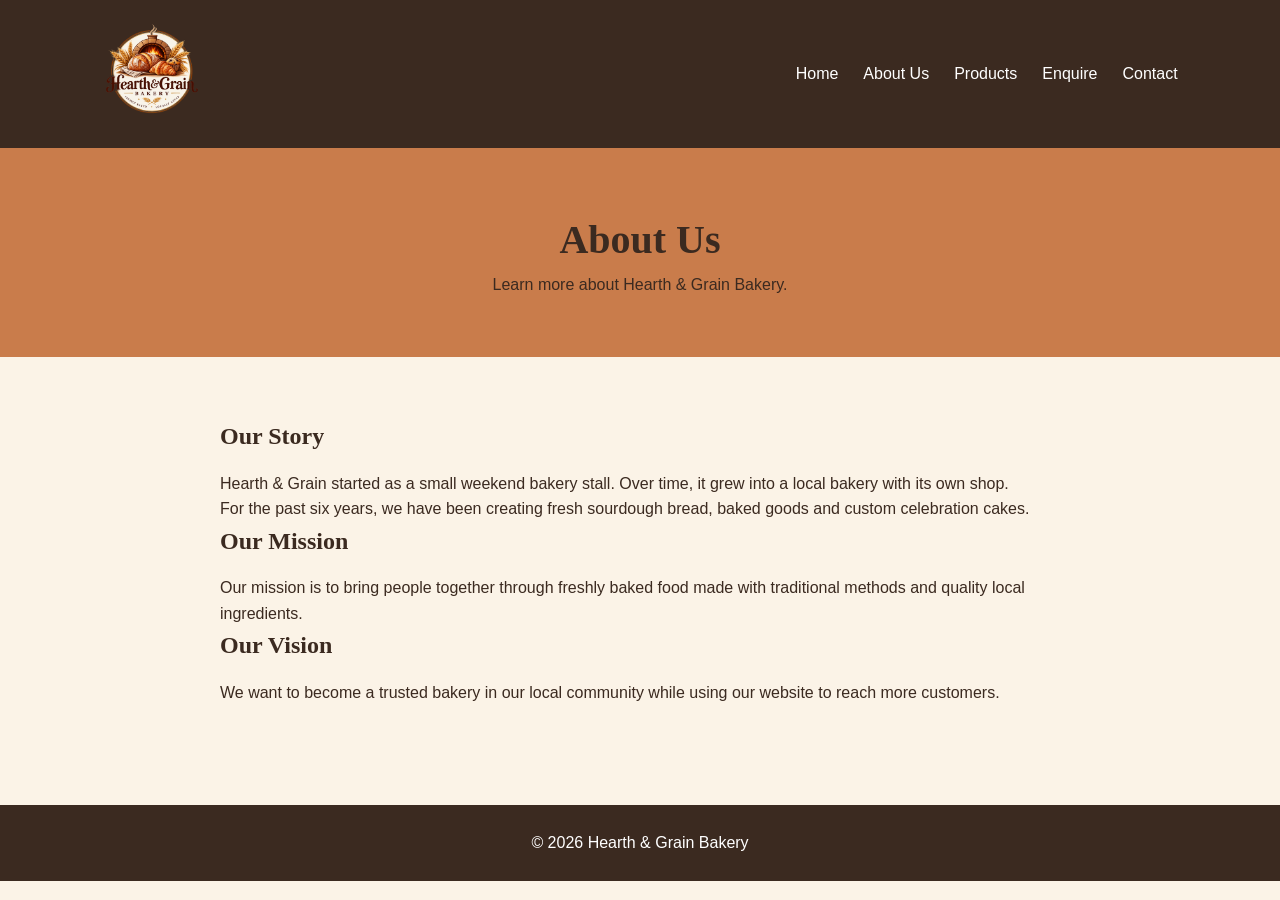
==== about.html @ 8bd0cc9a "Initial website" ====
<!DOCTYPE html>
<html lang="en">
<head>
    <meta charset="UTF-8">
    <meta name="viewport" content="width=device-width, initial-scale=1.0">

    <title>About Us | Hearth & Grain</title>

    <link rel="stylesheet" href="css/style.css">
</head>

<body>

<header>
    <nav class="navbar">

         <div class="logo">
            <img src="ChatGPT Image Aug 14, 2026, 09_35_24 AM.png"
                 alt="Hearth & Grain Bakery">
        </div>

        <ul class="nav-links">
            <li><a href="index.html">Home</a></li>
            <li><a href="about.html">About Us</a></li>
            <li><a href="products.html">Products</a></li>
            <li><a href="enquiry.html">Enquire</a></li>
            <li><a href="contact.html">Contact</a></li>
        </ul>

    </nav>
</header>


<section class="page-header">

    <h1>About Us</h1>

    <p>
        Learn more about Hearth & Grain Bakery.
    </p>

</section>


<section class="content">

    <h2>Our Story</h2>

    <p>
        Hearth & Grain started as a small weekend bakery stall.
        Over time, it grew into a local bakery with its own shop.
    </p>

    <p>
        For the past six years, we have been creating fresh
        sourdough bread, baked goods and custom celebration cakes.
    </p>


    <h2>Our Mission</h2>

    <p>
        Our mission is to bring people together through freshly
        baked food made with traditional methods and quality
        local ingredients.
    </p>


    <h2>Our Vision</h2>

    <p>
        We want to become a trusted bakery in our local community
        while using our website to reach more customers.
    </p>

</section>


<footer>

    <p>&copy; 2026 Hearth & Grain Bakery</p>

</footer>

<script src="js/script.js"></script>

</body>
</html>
---- css/style.css ----
* {
    margin: 0;
    padding: 0;
    box-sizing: border-box;
}

body {
    font-family: Arial, sans-serif;
    background-color: #FBF3E7;
    color: #3B2A20;
    line-height: 1.6;
}

.navbar {
    background-color: #3B2A20;
    color: white;
    padding: 20px 8%;
    display: flex;
    justify-content: space-between;
    align-items: center;
}

.logo img {
    width: 100px;
    height: auto;
}

.nav-links {
    list-style: none;
    display: flex;
    gap: 25px;
}

.nav-links a {
    color: white;
    text-decoration: none;
}

.nav-links a:hover {
    color: #C97C4B;
}

.hero {
    min-height: 70vh;
    display: flex;
    justify-content: center;
    align-items: center;
    text-align: center;
    padding: 40px;
    background-color: #C97C4B;
}

.hero-content {
    max-width: 700px;
}

.hero h1 {
    font-family: Georgia, serif;
    font-size: 50px;
    margin-bottom: 20px;
}

.hero p {
    font-size: 20px;
    margin-bottom: 30px;
}

.button {
    display: inline-block;
    background-color: #3B2A20;
    color: white;
    padding: 12px 25px;
    text-decoration: none;
    border-radius: 5px;
    border: none;
    cursor: pointer;
}

.button:hover {
    background-color: #C97C4B;
}

.secondary {
    background-color: #FBF3E7;
    color: #3B2A20;
}

.hero-buttons {
    display: flex;
    justify-content: center;
    gap: 15px;
}

.welcome,
.content,
.contact,
.form-section {
    max-width: 900px;
    margin: auto;
    padding: 60px 30px;
}

.welcome {
    text-align: center;
}

.welcome h2,
.content h2 {
    font-family: Georgia, serif;
    margin-bottom: 15px;
}

.features {
    display: flex;
    gap: 20px;
    padding: 50px 8%;
}

.feature {
    flex: 1;
    padding: 30px;
    text-align: center;
    background-color: white;
    border-radius: 10px;
}

.page-header {
    text-align: center;
    padding: 60px 20px;
    background-color: #C97C4B;
}

.page-header h1 {
    font-family: Georgia, serif;
    font-size: 40px;
}

.products {
    display: flex;
    gap: 25px;
    padding: 60px 8%;
}

.product-card {
    background-color: white;
    padding: 25px;
    flex: 1;
    border-radius: 10px;
    text-align: center;
}

.product-image {
    height: 180px;
    background-color: #E3C4A8;
    display: flex;
    align-items: center;
    justify-content: center;
    margin-bottom: 20px;
    font-size: 25px;
    font-weight: bold;
}

.product-card h3 {
    margin-bottom: 10px;
}

.form-section form {
    display: flex;
    flex-direction: column;
}

form label {
    margin-top: 15px;
    margin-bottom: 5px;
    font-weight: bold;
}

form input,
form select,
form textarea {
    padding: 12px;
    border: 1px solid #C97C4B;
    border-radius: 5px;
    font-size: 16px;
}

form button {
    margin-top: 20px;
}

.map {
    height: 250px;
    background-color: #D8C0AA;
    display: flex;
    justify-content: center;
    align-items: center;
    margin-top: 20px;
}

footer {
    background-color: #3B2A20;
    color: white;
    text-align: center;
    padding: 25px;
    margin-top: 40px;
}

@media (max-width: 768px) {

    .navbar {
        flex-direction: column;
        gap: 20px;
    }

    .nav-links {
        flex-wrap: wrap;
        justify-content: center;
    }

    .hero h1 {
        font-size: 35px;
    }

    .features,
    .products {
        flex-direction: column;
    }

    .hero-buttons {
        flex-direction: column;
    }

}
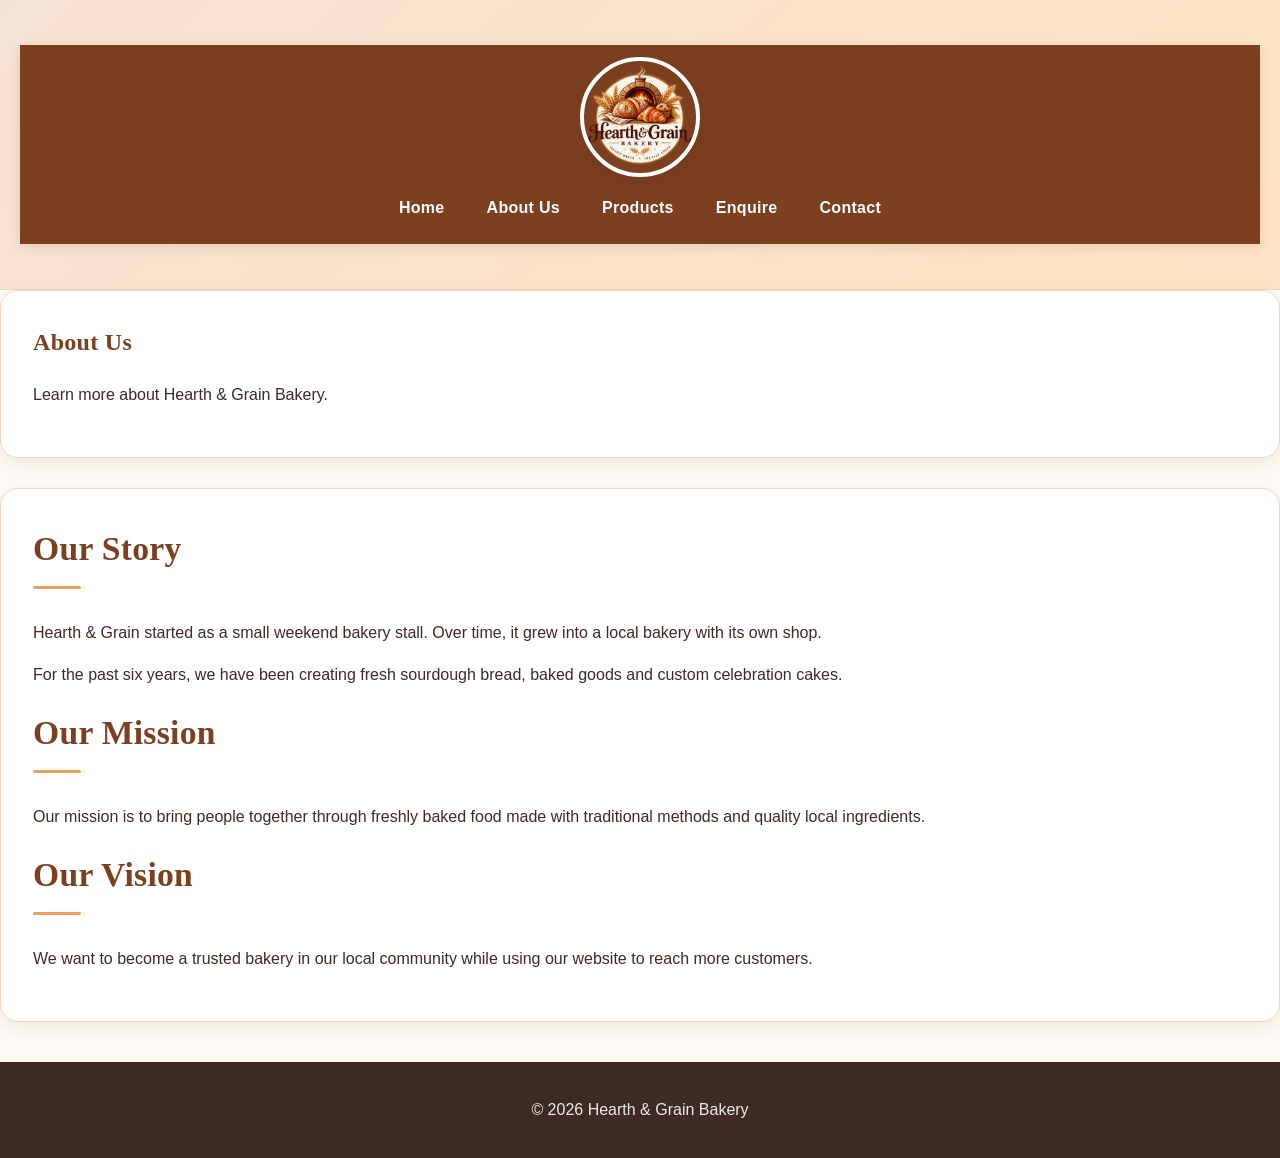
==== commit 8cd5a964: "fix bug" ====
--- a/about.html
+++ b/about.html
@@ -22,7 +22,7 @@
         <ul class="nav-links">
             <li><a href="index.html">Home</a></li>
             <li><a href="about.html">About Us</a></li>
-            <li><a href="products.html">Products</a></li>
+            <li><a href="product.html">Products</a></li>
             <li><a href="enquiry.html">Enquire</a></li>
             <li><a href="contact.html">Contact</a></li>
         </ul>
--- a/css/style.css
+++ b/css/style.css
@@ -1,233 +1,426 @@
+/*
+=========================================
+SWEET TREAT BAKERY
+MODERN & CLEAN CSS — v2
+=========================================
+*/
+
+/* --------------------------------------
+0. THEME VARIABLES
+-------------------------------------- */
+
+:root {
+    --color-bg: #fffaf5;
+    --color-surface: #ffffff;
+    --color-text: #3f2a24;
+    --color-text-soft: #7a5c4f;
+    --color-primary: #a8562f;      /* warm terracotta */
+    --color-primary-dark: #7c3f1f;
+    --color-accent: #e8a15d;       /* honey gold */
+    --color-blush: #f7e3d4;        /* soft cream-pink */
+    --color-border: #efd9bf;
+    --shadow-soft: 0 6px 20px rgba(63, 42, 36, 0.08);
+    --shadow-lift: 0 10px 26px rgba(63, 42, 36, 0.14);
+    --radius-lg: 18px;
+    --radius-md: 12px;
+    --font-display: Georgia, "Times New Roman", serif;
+    --font-body: "Segoe UI", Arial, sans-serif;
+}
+
+/* --------------------------------------
+1. GENERAL PAGE STYLE
+-------------------------------------- */
+
 * {
+    box-sizing: border-box;
+}
+
+body {
     margin: 0;
-    padding: 0;
-    box-sizing: border-box;
-}
-
-body {
-    font-family: Arial, sans-serif;
-    background-color: #FBF3E7;
-    color: #3B2A20;
-    line-height: 1.6;
-}
-
-.navbar {
-    background-color: #3B2A20;
-    color: white;
-    padding: 20px 8%;
-    display: flex;
-    justify-content: space-between;
-    align-items: center;
-}
-
-.logo img {
-    width: 100px;
-    height: auto;
-}
-
-.nav-links {
-    list-style: none;
-    display: flex;
-    gap: 25px;
-}
-
-.nav-links a {
-    color: white;
-    text-decoration: none;
-}
-
-.nav-links a:hover {
-    color: #C97C4B;
-}
-
-.hero {
-    min-height: 70vh;
+    font-family: var(--font-body);
+    color: var(--color-text);
+    background-color: var(--color-bg);
+    line-height: 1.65;
+    -webkit-font-smoothing: antialiased;
+}
+
+/* --------------------------------------
+2. HEADINGS
+-------------------------------------- */
+
+h1,
+h2,
+h3 {
+    font-family: var(--font-display);
+    color: var(--color-primary-dark);
+    margin-top: 0;
+    letter-spacing: 0.3px;
+}
+
+h2 {
+    font-size: 2.1rem;
+    margin-bottom: 15px;
+    position: relative;
+    display: inline-block;
+}
+
+h2::after {
+    content: "";
+    display: block;
+    width: 48px;
+    height: 3px;
+    margin-top: 10px;
+    background: var(--color-accent);
+    border-radius: 2px;
+}
+
+h3 {
+    font-size: 1.3rem;
+}
+
+/* --------------------------------------
+3. HEADER
+-------------------------------------- */
+
+header {
+    background: linear-gradient(135deg, var(--color-blush), #ffe3c2);
+    text-align: center;
+    padding: 45px 20px;
+    border-bottom: 1px solid var(--color-border);
+}
+
+header img {
+    width: 120px;
+    height: 120px;
+    object-fit: cover;
+    border-radius: 50%;
+    border: 4px solid white;
+    box-shadow: var(--shadow-lift);
+}
+
+header h1 {
+    margin: 18px 0 6px;
+    font-size: 2.9rem;
+}
+
+header p {
+    margin: 0;
+    color: var(--color-text-soft);
+    font-size: 1.1rem;
+    font-style: italic;
+}
+
+/* --------------------------------------
+4. NAVIGATION
+-------------------------------------- */
+
+nav {
+    background-color: var(--color-primary-dark);
+    padding: 12px 20px;
+    text-align: center;
+    box-shadow: 0 3px 12px rgba(0, 0, 0, 0.1);
+}
+
+nav ul {
     display: flex;
     justify-content: center;
     align-items: center;
-    text-align: center;
-    padding: 40px;
-    background-color: #C97C4B;
-}
-
-.hero-content {
-    max-width: 700px;
-}
-
-.hero h1 {
-    font-family: Georgia, serif;
-    font-size: 50px;
-    margin-bottom: 20px;
-}
-
-.hero p {
-    font-size: 20px;
+    gap: 6px;
+    list-style: none;
+    padding: 0;
+    margin: 0;
+}
+
+nav a {
+    display: block;
+    color: white;
+    text-decoration: none;
+    font-weight: 600;
+    letter-spacing: 0.3px;
+    padding: 10px 18px;
+    border-radius: 8px;
+    transition: background-color 0.25s ease, transform 0.2s ease;
+}
+
+nav a:hover {
+    background-color: var(--color-primary);
+    transform: translateY(-2px);
+}
+
+nav a:focus-visible {
+    outline: 3px solid var(--color-accent);
+    outline-offset: 3px;
+}
+
+/* --------------------------------------
+5. MAIN CONTENT
+-------------------------------------- */
+
+main {
+    max-width: 1100px;
+    margin: 40px auto;
+    padding: 0 20px;
+}
+
+/* --------------------------------------
+6. SECTIONS
+-------------------------------------- */
+
+section {
     margin-bottom: 30px;
-}
-
-.button {
-    display: inline-block;
-    background-color: #3B2A20;
+    padding: 32px;
+    background-color: var(--color-surface);
+    border: 1px solid var(--color-border);
+    border-radius: var(--radius-lg);
+    box-shadow: var(--shadow-soft);
+    transition: box-shadow 0.3s ease;
+}
+
+section:hover {
+    box-shadow: var(--shadow-lift);
+}
+
+/* --------------------------------------
+7. SERVICES / CARDS
+-------------------------------------- */
+
+.services {
+    display: grid;
+    grid-template-columns: repeat(3, 1fr);
+    gap: 22px;
+}
+
+.services article,
+.card {
+    background-color: var(--color-bg);
+    padding: 26px;
+    border: 1px solid var(--color-border);
+    border-radius: var(--radius-md);
+    transition: transform 0.25s ease, box-shadow 0.25s ease, border-color 0.25s ease;
+}
+
+.services article:hover,
+.card:hover {
+    transform: translateY(-6px);
+    box-shadow: var(--shadow-lift);
+    border-color: var(--color-accent);
+}
+
+/* --------------------------------------
+8. IMAGES
+-------------------------------------- */
+
+img {
+    max-width: 100%;
+    height: auto;
+}
+
+section img {
+    border-radius: var(--radius-md);
+}
+
+/* --------------------------------------
+9. LINKS
+-------------------------------------- */
+
+a {
+    color: var(--color-primary);
+    transition: color 0.25s ease;
+}
+
+a:hover {
+    color: var(--color-accent);
+}
+
+/* --------------------------------------
+10. FORMS
+-------------------------------------- */
+
+form {
+    background-color: var(--color-surface);
+    padding: 32px;
+    border: 1px solid var(--color-border);
+    border-radius: var(--radius-lg);
+    box-shadow: var(--shadow-soft);
+}
+
+label {
+    display: block;
+    font-weight: 600;
+    margin-top: 15px;
+    margin-bottom: 6px;
+    color: var(--color-text-soft);
+}
+
+input,
+textarea,
+select {
+    width: 100%;
+    padding: 12px 14px;
+    margin-top: 5px;
+    border: 1px solid var(--color-border);
+    border-radius: 8px;
+    background-color: var(--color-bg);
+    color: var(--color-text);
+    font-size: 1rem;
+    font-family: var(--font-body);
+    transition: border-color 0.25s ease, box-shadow 0.25s ease;
+}
+
+input:focus,
+textarea:focus,
+select:focus {
+    outline: none;
+    border-color: var(--color-primary);
+    box-shadow: 0 0 0 3px rgba(168, 86, 47, 0.15);
+}
+
+textarea {
+    resize: vertical;
+    min-height: 120px;
+}
+
+/* --------------------------------------
+11. BUTTON
+-------------------------------------- */
+
+button,
+.btn {
+    background-color: var(--color-primary);
     color: white;
-    padding: 12px 25px;
-    text-decoration: none;
-    border-radius: 5px;
+    padding: 13px 30px;
     border: none;
+    border-radius: 999px;
+    font-size: 1rem;
+    font-weight: 600;
+    letter-spacing: 0.3px;
     cursor: pointer;
-}
-
-.button:hover {
-    background-color: #C97C4B;
-}
-
-.secondary {
-    background-color: #FBF3E7;
-    color: #3B2A20;
-}
-
-.hero-buttons {
-    display: flex;
-    justify-content: center;
-    gap: 15px;
-}
-
-.welcome,
-.content,
-.contact,
-.form-section {
-    max-width: 900px;
-    margin: auto;
-    padding: 60px 30px;
-}
-
-.welcome {
-    text-align: center;
-}
-
-.welcome h2,
-.content h2 {
-    font-family: Georgia, serif;
-    margin-bottom: 15px;
-}
-
-.features {
-    display: flex;
-    gap: 20px;
-    padding: 50px 8%;
-}
-
-.feature {
-    flex: 1;
-    padding: 30px;
-    text-align: center;
-    background-color: white;
-    border-radius: 10px;
-}
-
-.page-header {
-    text-align: center;
-    padding: 60px 20px;
-    background-color: #C97C4B;
-}
-
-.page-header h1 {
-    font-family: Georgia, serif;
-    font-size: 40px;
-}
-
-.products {
-    display: flex;
-    gap: 25px;
-    padding: 60px 8%;
-}
-
-.product-card {
-    background-color: white;
-    padding: 25px;
-    flex: 1;
-    border-radius: 10px;
-    text-align: center;
-}
-
-.product-image {
-    height: 180px;
-    background-color: #E3C4A8;
-    display: flex;
-    align-items: center;
-    justify-content: center;
-    margin-bottom: 20px;
-    font-size: 25px;
-    font-weight: bold;
-}
-
-.product-card h3 {
-    margin-bottom: 10px;
-}
-
-.form-section form {
-    display: flex;
-    flex-direction: column;
-}
-
-form label {
     margin-top: 15px;
-    margin-bottom: 5px;
-    font-weight: bold;
-}
-
-form input,
-form select,
-form textarea {
-    padding: 12px;
-    border: 1px solid #C97C4B;
-    border-radius: 5px;
-    font-size: 16px;
-}
-
-form button {
-    margin-top: 20px;
-}
-
-.map {
-    height: 250px;
-    background-color: #D8C0AA;
-    display: flex;
-    justify-content: center;
-    align-items: center;
-    margin-top: 20px;
-}
+    transition: background-color 0.25s ease, transform 0.2s ease, box-shadow 0.25s ease;
+}
+
+button:hover,
+.btn:hover {
+    background-color: var(--color-primary-dark);
+    transform: translateY(-2px);
+    box-shadow: 0 8px 18px rgba(63, 42, 36, 0.2);
+}
+
+button:active,
+.btn:active {
+    transform: scale(0.97);
+}
+
+/* --------------------------------------
+12. FOOTER
+-------------------------------------- */
 
 footer {
-    background-color: #3B2A20;
+    background-color: var(--color-text);
     color: white;
     text-align: center;
-    padding: 25px;
+    padding: 30px 20px;
     margin-top: 40px;
 }
 
+footer p {
+    margin: 5px 0;
+    opacity: 0.9;
+}
+
+footer a {
+    color: var(--color-accent);
+}
+
+/* --------------------------------------
+13. TABLETS
+-------------------------------------- */
+
 @media (max-width: 768px) {
 
-    .navbar {
+    nav ul {
         flex-direction: column;
-        gap: 20px;
-    }
-
-    .nav-links {
-        flex-wrap: wrap;
-        justify-content: center;
-    }
-
-    .hero h1 {
-        font-size: 35px;
-    }
-
-    .features,
-    .products {
-        flex-direction: column;
-    }
-
-    .hero-buttons {
-        flex-direction: column;
-    }
-
+        gap: 5px;
+    }
+
+    nav a {
+        width: 100%;
+    }
+
+    .services {
+        grid-template-columns: repeat(2, 1fr);
+    }
+
+    header h1 {
+        font-size: 2.3rem;
+    }
+
+    main {
+        margin: 25px auto;
+        padding: 0 15px;
+    }
+
+    section {
+        padding: 26px;
+    }
+}
+
+/* --------------------------------------
+14. MOBILE PHONES
+-------------------------------------- */
+
+@media (max-width: 480px) {
+
+    header {
+        padding: 30px 15px;
+    }
+
+    header img {
+        width: 90px;
+        height: 90px;
+    }
+
+    header h1 {
+        font-size: 1.9rem;
+    }
+
+    header p {
+        font-size: 0.95rem;
+    }
+
+    nav {
+        padding: 10px;
+    }
+
+    main {
+        margin: 20px auto;
+        padding: 0 10px;
+    }
+
+    section {
+        padding: 20px;
+        border-radius: 14px;
+    }
+
+    .services {
+        grid-template-columns: 1fr;
+    }
+
+    h2 {
+        font-size: 1.7rem;
+    }
+
+    form {
+        padding: 20px;
+    }
+
+    button,
+    .btn {
+        width: 100%;
+    }
+
+    footer {
+        font-size: 0.9rem;
+        padding: 22px 15px;
+    }
 }
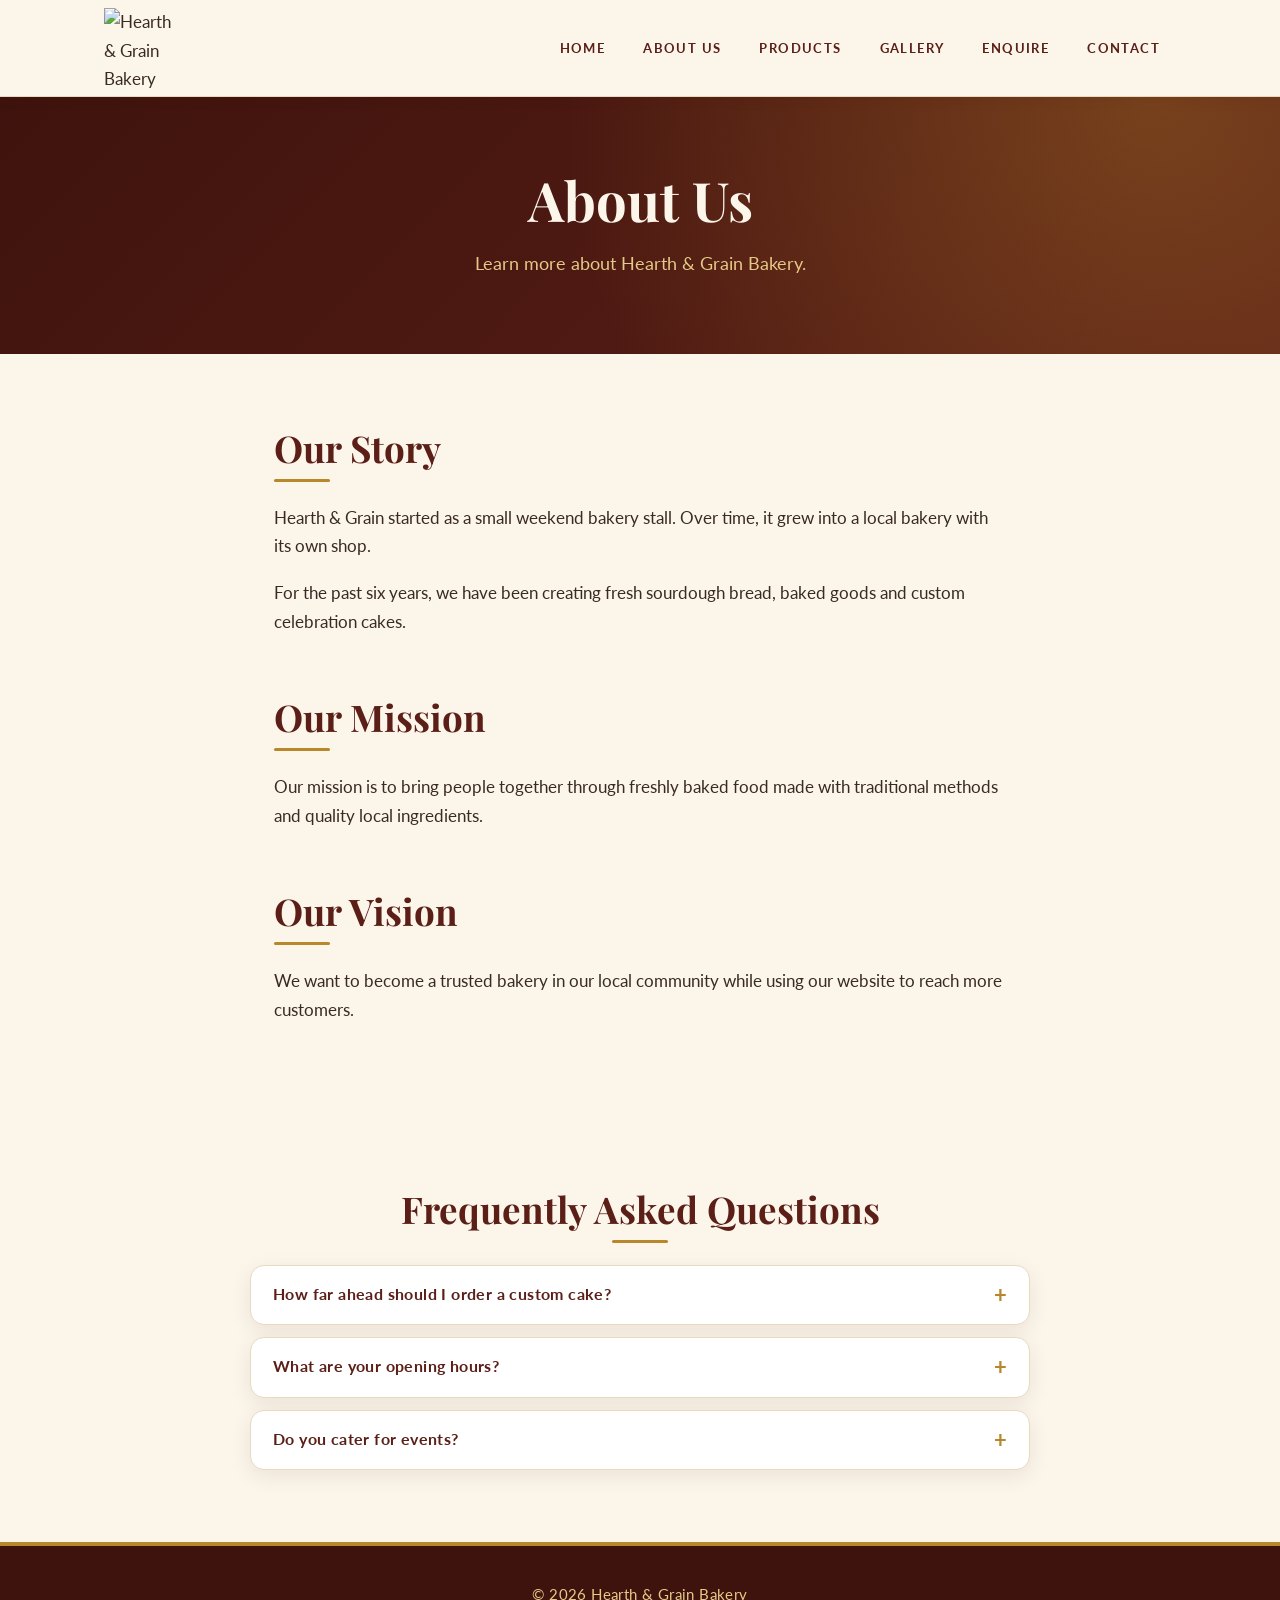
==== commit 69fb01af: "Add SEO tags, footer, mobile menu and new gallery page" ====
--- a/about.html
+++ b/about.html
@@ -4,7 +4,12 @@
     <meta charset="UTF-8">
     <meta name="viewport" content="width=device-width, initial-scale=1.0">
 
-    <title>About Us | Hearth & Grain</title>
+    <title>About Us | Hearth &amp; Grain Bakery - Family-Run Local Bakery</title>
+    <meta name="description" content="Learn how Hearth &amp; Grain grew from a weekend bakery stall into a local shop baking traditional sourdough and custom cakes with quality local ingredients.">
+    <meta name="theme-color" content="#443d3a">
+    <meta property="og:type" content="website">
+    <meta property="og:title" content="About Us | Hearth &amp; Grain Bakery - Family-Run Local Bakery">
+    <meta property="og:description" content="Learn how Hearth &amp; Grain grew from a weekend bakery stall into a local shop baking traditional sourdough and custom cakes with quality local ingredients.">
 
     <link rel="stylesheet" href="css/style.css">
 </head>
@@ -15,14 +20,19 @@
     <nav class="navbar">
 
          <div class="logo">
-            <img src="ChatGPT Image Aug 14, 2026, 09_35_24 AM.png"
-                 alt="Hearth & Grain Bakery">
+            <picture>
+                <source type="image/webp" srcset="images/logo-160.webp 160w, images/logo-320.webp 320w" sizes="80px">
+                <img src="images/logo-160.png" srcset="images/logo-160.png 160w, images/logo-320.png 320w" sizes="80px" width="160" height="160" alt="Hearth & Grain Bakery">
+            </picture>
         </div>
 
-        <ul class="nav-links">
+        <button type="button" class="nav-toggle" aria-label="Open menu" aria-expanded="false" aria-controls="navLinks">&#9776;</button>
+
+        <ul class="nav-links" id="navLinks">
             <li><a href="index.html">Home</a></li>
             <li><a href="about.html">About Us</a></li>
             <li><a href="product.html">Products</a></li>
+            <li><a href="gallery.html">Gallery</a></li>
             <li><a href="enquiry.html">Enquire</a></li>
             <li><a href="contact.html">Contact</a></li>
         </ul>
@@ -76,6 +86,24 @@
 </section>
 
 
+<section class="faq">
+
+    <h2>Frequently Asked Questions</h2>
+
+    <div class="accordion">
+        <button type="button" class="accordion-btn" aria-expanded="false">How far ahead should I order a custom cake?</button>
+        <div class="accordion-panel"><p>We ask for at least 5 days' notice for custom cakes, and a little longer for large or wedding cakes.</p></div>
+
+        <button type="button" class="accordion-btn" aria-expanded="false">What are your opening hours?</button>
+        <div class="accordion-panel"><p>We are open Monday to Saturday, 08:00 - 17:00, and closed on Sundays.</p></div>
+
+        <button type="button" class="accordion-btn" aria-expanded="false">Do you cater for events?</button>
+        <div class="accordion-panel"><p>Yes. Catering starts at 10 people and needs 7 days' notice. Use the enquiry form for an instant estimate.</p></div>
+    </div>
+
+</section>
+
+
 <footer>
 
     <p>&copy; 2026 Hearth & Grain Bakery</p>
--- a/css/style.css
+++ b/css/style.css
@@ -1,426 +1,1006 @@
 /*
-=========================================
-SWEET TREAT BAKERY
-MODERN & CLEAN CSS — v2
-=========================================
+=========================================================
+HEARTH & GRAIN BAKERY - style.css
+Built for: index, about, product, gallery, enquiry, contact
+Palette taken from the logo: deep brown, wheat gold, cream
+=========================================================
+
+CONTENTS
+ 0. Fonts & theme variables      9. Cards: features / products
+ 1. Reset & base                10. Page headers & content pages
+ 2. Typography                  11. Forms, errors & results
+ 3. Layout helpers              12. Accordion (FAQ)
+ 4. Buttons                     13. Gallery & lightbox
+ 5. Header & navigation         14. Map
+ 6. Hero                        15. Footer
+ 7. Section backgrounds         16. Animations & accessibility
+ 8. Welcome / custom cake CTA   17. Responsive (tablet / phone)
 */
 
 /* --------------------------------------
-0. THEME VARIABLES
--------------------------------------- */
+0. FONTS & THEME VARIABLES
+-------------------------------------- */
+@import url("https://fonts.googleapis.com/css2?family=Lato:wght@400;700&family=Playfair+Display:wght@500;700&display=swap");
 
 :root {
-    --color-bg: #fffaf5;
-    --color-surface: #ffffff;
-    --color-text: #3f2a24;
-    --color-text-soft: #7a5c4f;
-    --color-primary: #a8562f;      /* warm terracotta */
-    --color-primary-dark: #7c3f1f;
-    --color-accent: #e8a15d;       /* honey gold */
-    --color-blush: #f7e3d4;        /* soft cream-pink */
-    --color-border: #efd9bf;
-    --shadow-soft: 0 6px 20px rgba(63, 42, 36, 0.08);
-    --shadow-lift: 0 10px 26px rgba(63, 42, 36, 0.14);
-    --radius-lg: 18px;
-    --radius-md: 12px;
-    --font-display: Georgia, "Times New Roman", serif;
-    --font-body: "Segoe UI", Arial, sans-serif;
-}
-
-/* --------------------------------------
-1. GENERAL PAGE STYLE
--------------------------------------- */
-
-* {
+    --maroon: #5b1f17;          /* logo lettering */
+    --maroon-dark: #3f130d;
+    --gold: #b8862b;            /* wheat */
+    --gold-light: #e6c987;
+    --terracotta: #c97c4b;      /* matches the product page */
+    --cream: #fbf5ea;
+    --cream-deep: #f2e6d0;
+    --white: #ffffff;
+    --text: #3a2a24;
+    --text-soft: #7a6558;
+    --border: #e8d9c0;
+    --error: #b3261e;
+    --success: #2e7d32;
+
+    --shadow-soft: 0 6px 22px rgba(63, 19, 13, 0.08);
+    --shadow-lift: 0 14px 34px rgba(63, 19, 13, 0.16);
+    --radius-sm: 8px;
+    --radius-md: 14px;
+    --radius-lg: 20px;
+
+    --font-display: "Playfair Display", Georgia, "Times New Roman", serif;
+    --font-body: "Lato", "Segoe UI", Arial, sans-serif;
+
+    /* side padding that keeps content inside a 1100px column */
+    --gutter: max(5%, calc((100% - 1100px) / 2));
+}
+
+/* --------------------------------------
+1. RESET & BASE
+-------------------------------------- */
+*,
+*::before,
+*::after {
     box-sizing: border-box;
+}
+
+html {
+    scroll-behavior: smooth;
 }
 
 body {
     margin: 0;
     font-family: var(--font-body);
-    color: var(--color-text);
-    background-color: var(--color-bg);
-    line-height: 1.65;
+    font-size: 1.05rem;
+    line-height: 1.7;
+    color: var(--text);
+    background-color: var(--cream);
     -webkit-font-smoothing: antialiased;
 }
 
-/* --------------------------------------
-2. HEADINGS
--------------------------------------- */
-
+img,
+video {
+    max-width: 100%;
+    height: auto;
+}
+
+ul {
+    list-style: none;
+    margin: 0;
+    padding: 0;
+}
+
+::selection {
+    background: var(--gold-light);
+    color: var(--maroon-dark);
+}
+
+/* --------------------------------------
+2. TYPOGRAPHY
+-------------------------------------- */
 h1,
 h2,
 h3 {
     font-family: var(--font-display);
-    color: var(--color-primary-dark);
-    margin-top: 0;
-    letter-spacing: 0.3px;
-}
-
-h2 {
-    font-size: 2.1rem;
-    margin-bottom: 15px;
-    position: relative;
-    display: inline-block;
-}
-
+    color: var(--maroon);
+    line-height: 1.2;
+    margin: 0 0 0.6em;
+}
+
+h1 { font-size: clamp(2.2rem, 5vw, 3.4rem); }
+h2 { font-size: clamp(1.7rem, 3.4vw, 2.3rem); }
+h3 { font-size: 1.3rem; }
+
+/* small gold rule under every h2 */
 h2::after {
     content: "";
     display: block;
-    width: 48px;
+    width: 56px;
     height: 3px;
-    margin-top: 10px;
-    background: var(--color-accent);
+    margin-top: 0.55rem;
+    background: var(--gold);
     border-radius: 2px;
 }
 
-h3 {
-    font-size: 1.3rem;
-}
-
-/* --------------------------------------
-3. HEADER
--------------------------------------- */
-
+p {
+    margin: 0 0 1.1em;
+}
+
+a {
+    color: var(--maroon);
+    transition: color 0.25s ease;
+}
+
+a:hover {
+    color: var(--terracotta);
+}
+
+/* --------------------------------------
+3. LAYOUT HELPERS
+-------------------------------------- */
+section {
+    padding: 72px var(--gutter);
+}
+
+/* centred section titles */
+.welcome,
+.features,
+.faq,
+.gallery-section,
+.form-section,
+.products-section,
+.custom-cakes {
+    text-align: center;
+}
+
+.welcome h2::after,
+.faq h2::after,
+.gallery-section h2::after,
+.form-section h2::after,
+.products-section h2::after,
+.custom-cakes h2::after {
+    margin-left: auto;
+    margin-right: auto;
+}
+
+/* reading-width pages */
+.content,
+.contact {
+    max-width: 860px;
+    margin: 0 auto;
+    padding-left: 5%;
+    padding-right: 5%;
+}
+
+.sr-only {
+    position: absolute;
+    width: 1px;
+    height: 1px;
+    overflow: hidden;
+    clip: rect(0 0 0 0);
+    white-space: nowrap;
+}
+
+/* --------------------------------------
+4. BUTTONS
+-------------------------------------- */
+.button,
+button {
+    display: inline-block;
+    font-family: var(--font-body);
+    font-size: 1rem;
+    font-weight: 700;
+    letter-spacing: 0.4px;
+    text-decoration: none;
+    text-align: center;
+    color: var(--cream);
+    background-color: var(--maroon);
+    border: 2px solid var(--maroon);
+    border-radius: 999px;
+    padding: 13px 32px;
+    cursor: pointer;
+    transition: background-color 0.25s ease, color 0.25s ease, transform 0.2s ease, box-shadow 0.25s ease;
+}
+
+.button:hover,
+button:hover {
+    color: var(--white);
+    background-color: var(--maroon-dark);
+    border-color: var(--maroon-dark);
+    transform: translateY(-2px);
+    box-shadow: 0 10px 22px rgba(63, 19, 13, 0.25);
+}
+
+.button:active,
+button:active {
+    transform: scale(0.97);
+}
+
+.button.secondary {
+    background-color: transparent;
+    color: var(--maroon);
+}
+
+.button.secondary:hover {
+    background-color: var(--maroon);
+    color: var(--cream);
+}
+
+button:disabled {
+    opacity: 0.6;
+    cursor: wait;
+    transform: none;
+}
+
+/* --------------------------------------
+5. HEADER & NAVIGATION
+-------------------------------------- */
 header {
-    background: linear-gradient(135deg, var(--color-blush), #ffe3c2);
+    position: sticky;
+    top: 0;
+    z-index: 100;
+    background-color: rgba(251, 245, 234, 0.96);
+    backdrop-filter: blur(8px);
+    border-bottom: 1px solid var(--border);
+    box-shadow: 0 2px 14px rgba(63, 19, 13, 0.06);
+}
+
+.navbar {
+    display: flex;
+    align-items: center;
+    justify-content: space-between;
+    gap: 20px;
+    max-width: 1200px;
+    margin: 0 auto;
+    padding: 8px 5%;
+}
+
+.logo img {
+    display: block;
+    height: 80px;
+    width: auto;
+    transition: transform 0.3s ease;
+}
+
+.logo img:hover {
+    transform: scale(1.05);
+}
+
+.nav-links {
+    display: flex;
+    align-items: center;
+    gap: 6px;
+}
+
+.nav-links a {
+    position: relative;
+    display: block;
+    padding: 10px 16px;
+    font-size: 0.82rem;
+    font-weight: 700;
+    letter-spacing: 1.4px;
+    text-transform: uppercase;
+    text-decoration: none;
+    color: var(--maroon);
+}
+
+/* hamburger button (shown on small screens only) */
+.nav-toggle {
+    display: none;
+    padding: 6px 14px;
+    font-size: 1.5rem;
+    line-height: 1;
+    color: var(--maroon);
+    background: transparent;
+    border: 1.5px solid var(--border);
+    border-radius: 10px;
+}
+
+.nav-toggle:hover {
+    color: var(--maroon);
+    background: var(--cream-deep);
+    transform: none;
+    box-shadow: none;
+}
+
+/* animated gold underline */
+.nav-links a::after {
+    content: "";
+    position: absolute;
+    left: 16px;
+    right: 16px;
+    bottom: 4px;
+    height: 2px;
+    background: var(--gold);
+    transform: scaleX(0);
+    transform-origin: left;
+    transition: transform 0.3s ease;
+}
+
+.nav-links a:hover {
+    color: var(--maroon);
+}
+
+.nav-links a:hover::after,
+.nav-links a.active::after,
+.nav-links a[aria-current="page"]::after {
+    transform: scaleX(1);
+}
+
+/* --------------------------------------
+6. HERO (home page)
+-------------------------------------- */
+.hero {
+    padding: 120px var(--gutter) 110px;
     text-align: center;
-    padding: 45px 20px;
-    border-bottom: 1px solid var(--color-border);
-}
-
-header img {
-    width: 120px;
-    height: 120px;
-    object-fit: cover;
-    border-radius: 50%;
-    border: 4px solid white;
-    box-shadow: var(--shadow-lift);
-}
-
-header h1 {
-    margin: 18px 0 6px;
-    font-size: 2.9rem;
-}
-
-header p {
-    margin: 0;
-    color: var(--color-text-soft);
-    font-size: 1.1rem;
-    font-style: italic;
-}
-
-/* --------------------------------------
-4. NAVIGATION
--------------------------------------- */
-
-nav {
-    background-color: var(--color-primary-dark);
-    padding: 12px 20px;
-    text-align: center;
-    box-shadow: 0 3px 12px rgba(0, 0, 0, 0.1);
-}
-
-nav ul {
+    background:
+        radial-gradient(circle at 85% 10%, rgba(184, 134, 43, 0.2), transparent 45%),
+        radial-gradient(circle at 10% 95%, rgba(201, 124, 75, 0.18), transparent 42%),
+        linear-gradient(180deg, var(--cream), var(--cream-deep));
+    border-bottom: 1px solid var(--border);
+}
+
+.hero-content {
+    max-width: 800px;
+    margin: 0 auto;
+}
+
+.hero h1 {
+    font-size: clamp(2.5rem, 6.5vw, 4.4rem);
+    margin-bottom: 0.4em;
+}
+
+.hero p {
+    max-width: 620px;
+    margin: 0 auto 2em;
+    font-size: 1.2rem;
+    color: var(--text-soft);
+}
+
+.hero-buttons {
     display: flex;
     justify-content: center;
-    align-items: center;
-    gap: 6px;
-    list-style: none;
-    padding: 0;
+    flex-wrap: wrap;
+    gap: 16px;
+}
+
+/* --------------------------------------
+7. SECTION BACKGROUNDS
+-------------------------------------- */
+.welcome,
+.gallery-section {
+    background-color: var(--white);
+}
+
+.features,
+.faq {
+    background-color: var(--cream);
+}
+
+.welcome p {
+    max-width: 720px;
+    margin-left: auto;
+    margin-right: auto;
+    color: var(--text-soft);
+    font-size: 1.1rem;
+}
+
+/* --------------------------------------
+8. CUSTOM CAKE CALL TO ACTION
+   (product.html sets its background in an inline style)
+-------------------------------------- */
+.custom-cakes h2,
+.custom-cakes p {
+    color: var(--maroon-dark);
+}
+
+.custom-cakes h2::after {
+    background: var(--maroon-dark);
+}
+
+.custom-cakes p {
+    max-width: 560px;
+    margin-left: auto;
+    margin-right: auto;
+}
+
+/* --------------------------------------
+9. CARDS: FEATURES & PRODUCTS
+-------------------------------------- */
+.features {
+    display: grid;
+    grid-template-columns: repeat(auto-fit, minmax(240px, 1fr));
+    gap: 28px;
+}
+
+.feature {
+    background: var(--white);
+    padding: 36px 28px;
+    border: 1px solid var(--border);
+    border-top: 4px solid var(--gold);
+    border-radius: var(--radius-md);
+    box-shadow: var(--shadow-soft);
+    transition: transform 0.3s ease, box-shadow 0.3s ease, opacity 0.7s ease;
+}
+
+.feature h3 {
+    margin-bottom: 0.4em;
+}
+
+.feature p {
     margin: 0;
-}
-
-nav a {
-    display: block;
-    color: white;
-    text-decoration: none;
-    font-weight: 600;
-    letter-spacing: 0.3px;
-    padding: 10px 18px;
-    border-radius: 8px;
-    transition: background-color 0.25s ease, transform 0.2s ease;
-}
-
-nav a:hover {
-    background-color: var(--color-primary);
-    transform: translateY(-2px);
-}
-
-nav a:focus-visible {
-    outline: 3px solid var(--color-accent);
-    outline-offset: 3px;
-}
-
-/* --------------------------------------
-5. MAIN CONTENT
--------------------------------------- */
-
-main {
-    max-width: 1100px;
-    margin: 40px auto;
-    padding: 0 20px;
-}
-
-/* --------------------------------------
-6. SECTIONS
--------------------------------------- */
-
-section {
-    margin-bottom: 30px;
-    padding: 32px;
-    background-color: var(--color-surface);
-    border: 1px solid var(--color-border);
+    color: var(--text-soft);
+}
+
+.feature:hover,
+.product-card:hover {
+    transform: translateY(-6px);
+    box-shadow: var(--shadow-lift);
+}
+
+.product-card {
+    text-align: left;
+    border: 1px solid var(--border);
+    animation: fadeUp 0.5s ease both;
+    transition: transform 0.3s ease, box-shadow 0.3s ease;
+}
+
+.product-card img {
+    transition: transform 0.5s ease;
+}
+
+.product-card:hover img {
+    transform: scale(1.05);
+}
+
+.product-info h3 {
+    color: var(--maroon);
+}
+
+.product-info p {
+    color: var(--text-soft);
+}
+
+/* search / filter / sort bar on product.html */
+.toolbar {
+    display: flex;
+    flex-wrap: wrap;
+    gap: 12px;
+    max-width: 900px;
+    margin: 0 auto 20px;
+}
+
+.toolbar input,
+.toolbar select {
+    flex: 1 1 200px;
+    margin-top: 0;
+}
+
+#resultCount {
+    text-align: center;
+    color: var(--text-soft);
+    font-size: 0.95rem;
+    margin-bottom: 24px;
+}
+
+.no-results {
+    grid-column: 1 / -1;
+    text-align: center;
+    color: var(--text-soft);
+}
+
+/* --------------------------------------
+10. PAGE HEADERS & CONTENT PAGES
+-------------------------------------- */
+.page-header {
+    padding: 70px var(--gutter);
+    text-align: center;
+    color: var(--cream);
+    background:
+        radial-gradient(circle at 90% 0%, rgba(184, 134, 43, 0.35), transparent 50%),
+        linear-gradient(135deg, var(--maroon-dark), var(--maroon));
+}
+
+.page-header h1 {
+    color: var(--cream);
+    margin-bottom: 0.3em;
+}
+
+.page-header p {
+    max-width: 640px;
+    margin: 0 auto 0.3em;
+    font-size: 1.1rem;
+    color: var(--gold-light);
+}
+
+.content h2,
+.contact h2 {
+    margin-top: 1.6em;
+}
+
+.content h2:first-child,
+.contact h2:first-child {
+    margin-top: 0;
+}
+
+.contact h3 {
+    margin-top: 1.6em;
+    font-size: 1.2rem;
+}
+
+/* --------------------------------------
+11. FORMS, ERRORS & RESULTS
+-------------------------------------- */
+.form-section > form,
+.form-section > .result,
+.form-section > .result-box,
+.form-section > #contactResult {
+    max-width: 720px;
+    margin-left: auto;
+    margin-right: auto;
+}
+
+form {
+    text-align: left;
+    background: var(--white);
+    padding: 40px;
+    border: 1px solid var(--border);
     border-radius: var(--radius-lg);
     box-shadow: var(--shadow-soft);
-    transition: box-shadow 0.3s ease;
-}
-
-section:hover {
-    box-shadow: var(--shadow-lift);
-}
-
-/* --------------------------------------
-7. SERVICES / CARDS
--------------------------------------- */
-
-.services {
-    display: grid;
-    grid-template-columns: repeat(3, 1fr);
-    gap: 22px;
-}
-
-.services article,
-.card {
-    background-color: var(--color-bg);
-    padding: 26px;
-    border: 1px solid var(--color-border);
-    border-radius: var(--radius-md);
-    transition: transform 0.25s ease, box-shadow 0.25s ease, border-color 0.25s ease;
-}
-
-.services article:hover,
-.card:hover {
-    transform: translateY(-6px);
-    box-shadow: var(--shadow-lift);
-    border-color: var(--color-accent);
-}
-
-/* --------------------------------------
-8. IMAGES
--------------------------------------- */
-
-img {
-    max-width: 100%;
-    height: auto;
-}
-
-section img {
-    border-radius: var(--radius-md);
-}
-
-/* --------------------------------------
-9. LINKS
--------------------------------------- */
-
-a {
-    color: var(--color-primary);
-    transition: color 0.25s ease;
-}
-
-a:hover {
-    color: var(--color-accent);
-}
-
-/* --------------------------------------
-10. FORMS
--------------------------------------- */
-
-form {
-    background-color: var(--color-surface);
-    padding: 32px;
-    border: 1px solid var(--color-border);
-    border-radius: var(--radius-lg);
-    box-shadow: var(--shadow-soft);
 }
 
 label {
     display: block;
-    font-weight: 600;
-    margin-top: 15px;
-    margin-bottom: 6px;
-    color: var(--color-text-soft);
+    margin: 18px 0 6px;
+    font-size: 0.92rem;
+    font-weight: 700;
+    letter-spacing: 0.3px;
+    color: var(--maroon);
+}
+
+label:first-child {
+    margin-top: 0;
 }
 
 input,
 textarea,
 select {
     width: 100%;
-    padding: 12px 14px;
-    margin-top: 5px;
-    border: 1px solid var(--color-border);
-    border-radius: 8px;
-    background-color: var(--color-bg);
-    color: var(--color-text);
+    padding: 13px 15px;
+    font-family: var(--font-body);
     font-size: 1rem;
-    font-family: var(--font-body);
-    transition: border-color 0.25s ease, box-shadow 0.25s ease;
+    color: var(--text);
+    background-color: var(--cream);
+    border: 1.5px solid var(--border);
+    border-radius: var(--radius-sm);
+    transition: border-color 0.25s ease, box-shadow 0.25s ease, background-color 0.25s ease;
+}
+
+input:hover,
+textarea:hover,
+select:hover {
+    border-color: var(--gold-light);
 }
 
 input:focus,
 textarea:focus,
 select:focus {
     outline: none;
-    border-color: var(--color-primary);
-    box-shadow: 0 0 0 3px rgba(168, 86, 47, 0.15);
+    background-color: var(--white);
+    border-color: var(--gold);
+    box-shadow: 0 0 0 4px rgba(184, 134, 43, 0.2);
 }
 
 textarea {
+    min-height: 130px;
     resize: vertical;
-    min-height: 120px;
-}
-
-/* --------------------------------------
-11. BUTTON
--------------------------------------- */
-
-button,
-.btn {
-    background-color: var(--color-primary);
-    color: white;
-    padding: 13px 30px;
+}
+
+form button[type="submit"] {
+    margin-top: 28px;
+    width: 100%;
+}
+
+/* validation */
+.error {
+    display: block;
+    margin-top: 5px;
+    font-size: 0.88rem;
+    color: var(--error);
+}
+
+input.invalid,
+textarea.invalid,
+select.invalid {
+    border-color: var(--error);
+    box-shadow: 0 0 0 4px rgba(179, 38, 30, 0.12);
+}
+
+/* quote / confirmation panel */
+.result {
+    margin-top: 28px;
+    padding: 26px 30px;
+    text-align: left;
+    background: var(--white);
+    border: 1px solid var(--border);
+    border-left: 6px solid var(--success);
+    border-radius: var(--radius-md);
+    box-shadow: var(--shadow-soft);
+}
+
+.result.unavailable {
+    border-left-color: var(--error);
+}
+
+.result h3 {
+    margin-bottom: 0.4em;
+}
+
+.result p:last-child {
+    margin-bottom: 0;
+}
+
+.result pre {
+    white-space: pre-wrap;
+    padding: 16px;
+    margin: 14px 0 20px;
+    font-family: var(--font-body);
+    font-size: 0.95rem;
+    background: var(--cream);
+    border-radius: var(--radius-sm);
+}
+
+/* --------------------------------------
+12. ACCORDION (FAQ)
+-------------------------------------- */
+.accordion {
+    max-width: 780px;
+    margin: 0 auto;
+    text-align: left;
+}
+
+.accordion-btn {
+    display: block;
+    width: 100%;
+    margin-top: 12px;
+    padding: 18px 22px;
+    text-align: left;
+    font-size: 1.02rem;
+    color: var(--maroon);
+    background: var(--white);
+    border: 1px solid var(--border);
+    border-radius: var(--radius-md);
+    box-shadow: var(--shadow-soft);
+}
+
+.accordion-btn::after {
+    content: "+";
+    float: right;
+    font-size: 1.4rem;
+    line-height: 1;
+    color: var(--gold);
+}
+
+.accordion-btn[aria-expanded="true"]::after {
+    content: "\2212";
+}
+
+.accordion-btn:hover {
+    color: var(--maroon);
+    background: var(--cream-deep);
+    border-color: var(--border);
+    transform: none;
+    box-shadow: var(--shadow-soft);
+}
+
+.accordion-panel {
+    max-height: 0;
+    overflow: hidden;
+    padding: 0 22px;
+    transition: max-height 0.35s ease;
+}
+
+.accordion-panel p {
+    margin: 14px 0 6px;
+    color: var(--text-soft);
+}
+
+/* --------------------------------------
+13. GALLERY & LIGHTBOX
+-------------------------------------- */
+.gallery {
+    display: grid;
+    grid-template-columns: repeat(3, 1fr);
+    gap: 20px;
+    margin-top: 36px;
+}
+
+.gallery-item {
+    display: block;
+    overflow: hidden;
+    border-radius: var(--radius-md);
+    box-shadow: var(--shadow-soft);
+}
+
+.gallery-item img {
+    display: block;
+    width: 100%;
+    height: 240px;
+    object-fit: cover;
+    transition: transform 0.5s ease;
+}
+
+.gallery-item:hover img {
+    transform: scale(1.08);
+}
+
+video {
+    display: block;
+    width: 100%;
+    max-width: 800px;
+    margin: 0 auto;
+    border-radius: var(--radius-md);
+}
+
+.lightbox {
+    position: fixed;
+    inset: 0;
+    z-index: 1000;
+    display: flex;
+    flex-direction: column;
+    align-items: center;
+    justify-content: center;
+    padding: 20px;
+    background: rgba(30, 10, 6, 0.92);
+}
+
+.lightbox[hidden] {
+    display: none;
+}
+
+.lightbox img {
+    max-width: 90vw;
+    max-height: 75vh;
+    border-radius: var(--radius-sm);
+    box-shadow: 0 20px 60px rgba(0, 0, 0, 0.5);
+}
+
+.lightbox-caption {
+    margin: 14px 0 0;
+    color: var(--cream);
+    text-align: center;
+}
+
+.lb-btn {
+    position: absolute;
+    width: 48px;
+    height: 48px;
+    padding: 0;
+    font-size: 1.8rem;
+    line-height: 1;
+    color: var(--cream);
+    background: rgba(255, 255, 255, 0.16);
     border: none;
-    border-radius: 999px;
-    font-size: 1rem;
-    font-weight: 600;
-    letter-spacing: 0.3px;
-    cursor: pointer;
-    margin-top: 15px;
-    transition: background-color 0.25s ease, transform 0.2s ease, box-shadow 0.25s ease;
-}
-
-button:hover,
-.btn:hover {
-    background-color: var(--color-primary-dark);
-    transform: translateY(-2px);
-    box-shadow: 0 8px 18px rgba(63, 42, 36, 0.2);
-}
-
-button:active,
-.btn:active {
-    transform: scale(0.97);
-}
-
-/* --------------------------------------
-12. FOOTER
--------------------------------------- */
-
+}
+
+.lb-btn:hover {
+    background: rgba(255, 255, 255, 0.3);
+    transform: none;
+    box-shadow: none;
+}
+
+.lb-close { top: 20px; right: 20px; }
+.lb-prev { left: 20px; top: 50%; }
+.lb-next { right: 20px; top: 50%; }
+
+.no-scroll {
+    overflow: hidden;
+}
+
+/* --------------------------------------
+14. MAP
+-------------------------------------- */
+.map {
+    position: relative;
+    z-index: 0;
+    isolation: isolate;
+    height: 400px;
+    margin-top: 16px;
+    overflow: hidden;
+    border: 1px solid var(--border);
+    border-radius: var(--radius-md);
+    box-shadow: var(--shadow-soft);
+}
+
+.map iframe {
+    width: 100%;
+    height: 100%;
+    border: 0;
+}
+
+/* --------------------------------------
+15. FOOTER
+-------------------------------------- */
 footer {
-    background-color: var(--color-text);
-    color: white;
+    padding: 36px 5%;
     text-align: center;
-    padding: 30px 20px;
-    margin-top: 40px;
+    color: var(--gold-light);
+    background-color: var(--maroon-dark);
+    border-top: 4px solid var(--gold);
 }
 
 footer p {
-    margin: 5px 0;
-    opacity: 0.9;
-}
-
-footer a {
-    color: var(--color-accent);
-}
-
-/* --------------------------------------
-13. TABLETS
--------------------------------------- */
+    margin: 0;
+    font-size: 0.92rem;
+    letter-spacing: 0.4px;
+}
+
+/* --------------------------------------
+16. ANIMATIONS & ACCESSIBILITY
+-------------------------------------- */
+@keyframes fadeUp {
+    from { opacity: 0; transform: translateY(16px); }
+    to   { opacity: 1; transform: none; }
+}
+
+/* classes added by script.js */
+.reveal {
+    opacity: 0;
+    transform: translateY(24px);
+    transition: opacity 0.7s ease, transform 0.7s ease;
+}
+
+.reveal.visible {
+    opacity: 1;
+    transform: none;
+}
+
+a:focus-visible,
+button:focus-visible,
+input:focus-visible,
+select:focus-visible,
+textarea:focus-visible {
+    outline: 3px solid var(--gold);
+    outline-offset: 3px;
+}
+
+@media (prefers-reduced-motion: reduce) {
+    * {
+        animation: none !important;
+        transition: none !important;
+        scroll-behavior: auto !important;
+    }
+    .reveal {
+        opacity: 1;
+        transform: none;
+    }
+}
+
+/* --------------------------------------
+17. RESPONSIVE
+-------------------------------------- */
+
+/* Tablets */
+@media (max-width: 900px) {
+    .gallery {
+        grid-template-columns: repeat(2, 1fr);
+    }
+}
 
 @media (max-width: 768px) {
-
-    nav ul {
+    section {
+        padding: 56px 6%;
+    }
+
+    .navbar {
+        flex-wrap: wrap;
+        padding: 8px 4%;
+    }
+
+    .logo img {
+        height: 64px;
+    }
+
+    .nav-toggle {
+        display: block;
+    }
+
+    /* menu collapses into a dropdown */
+    .nav-links {
+        display: none;
         flex-direction: column;
-        gap: 5px;
-    }
-
-    nav a {
+        align-items: stretch;
         width: 100%;
-    }
-
-    .services {
-        grid-template-columns: repeat(2, 1fr);
-    }
-
-    header h1 {
-        font-size: 2.3rem;
-    }
-
-    main {
-        margin: 25px auto;
-        padding: 0 15px;
-    }
-
-    section {
-        padding: 26px;
-    }
-}
-
-/* --------------------------------------
-14. MOBILE PHONES
--------------------------------------- */
-
+        gap: 0;
+        padding: 6px 0 12px;
+        border-top: 1px solid var(--border);
+    }
+
+    .nav-links.open {
+        display: flex;
+    }
+
+    .nav-links a {
+        padding: 14px 8px;
+        font-size: 0.9rem;
+        text-align: center;
+    }
+
+    .nav-links a::after {
+        left: 35%;
+        right: 35%;
+        bottom: 8px;
+    }
+
+    .hero {
+        padding: 80px 6% 70px;
+    }
+
+    .hero p {
+        font-size: 1.05rem;
+    }
+
+    .page-header {
+        padding: 52px 6%;
+    }
+
+    form {
+        padding: 28px;
+    }
+
+    .map {
+        height: 340px;
+    }
+}
+
+/* Phones */
 @media (max-width: 480px) {
-
-    header {
-        padding: 30px 15px;
-    }
-
-    header img {
-        width: 90px;
-        height: 90px;
-    }
-
-    header h1 {
-        font-size: 1.9rem;
-    }
-
-    header p {
-        font-size: 0.95rem;
-    }
-
-    nav {
-        padding: 10px;
-    }
-
-    main {
-        margin: 20px auto;
-        padding: 0 10px;
-    }
-
-    section {
+    body {
+        font-size: 1rem;
+    }
+
+    .hero-buttons {
+        flex-direction: column;
+        align-items: stretch;
+    }
+
+    .button {
+        width: 100%;
+    }
+
+    .gallery {
+        grid-template-columns: 1fr;
+    }
+
+    .gallery-item img {
+        height: 220px;
+    }
+
+    form {
+        padding: 22px 18px;
+    }
+
+    .result {
         padding: 20px;
-        border-radius: 14px;
-    }
-
-    .services {
-        grid-template-columns: 1fr;
-    }
-
-    h2 {
-        font-size: 1.7rem;
-    }
-
-    form {
-        padding: 20px;
-    }
-
-    button,
-    .btn {
-        width: 100%;
-    }
-
-    footer {
-        font-size: 0.9rem;
-        padding: 22px 15px;
-    }
-}+    }
+
+    .accordion-btn {
+        padding: 15px 16px;
+    }
+
+    .map {
+        height: 300px;
+    }
+}
+
+/* Large screens */
+@media (min-width: 1600px) {
+    html { font-size: 112.5%; }
+}
+
+/* Short landscape phones */
+@media (max-height: 480px) and (orientation: landscape) {
+    header { position: static; }
+    .hero { padding: 50px 6%; }
+}
+
+/* Touch screens: no sticky hover effects */
+@media (hover: none) {
+    .feature:hover, .product-card:hover, .button:hover, button:hover { transform: none; }
+    .gallery-item:hover img, .product-card:hover img { transform: none; }
+}
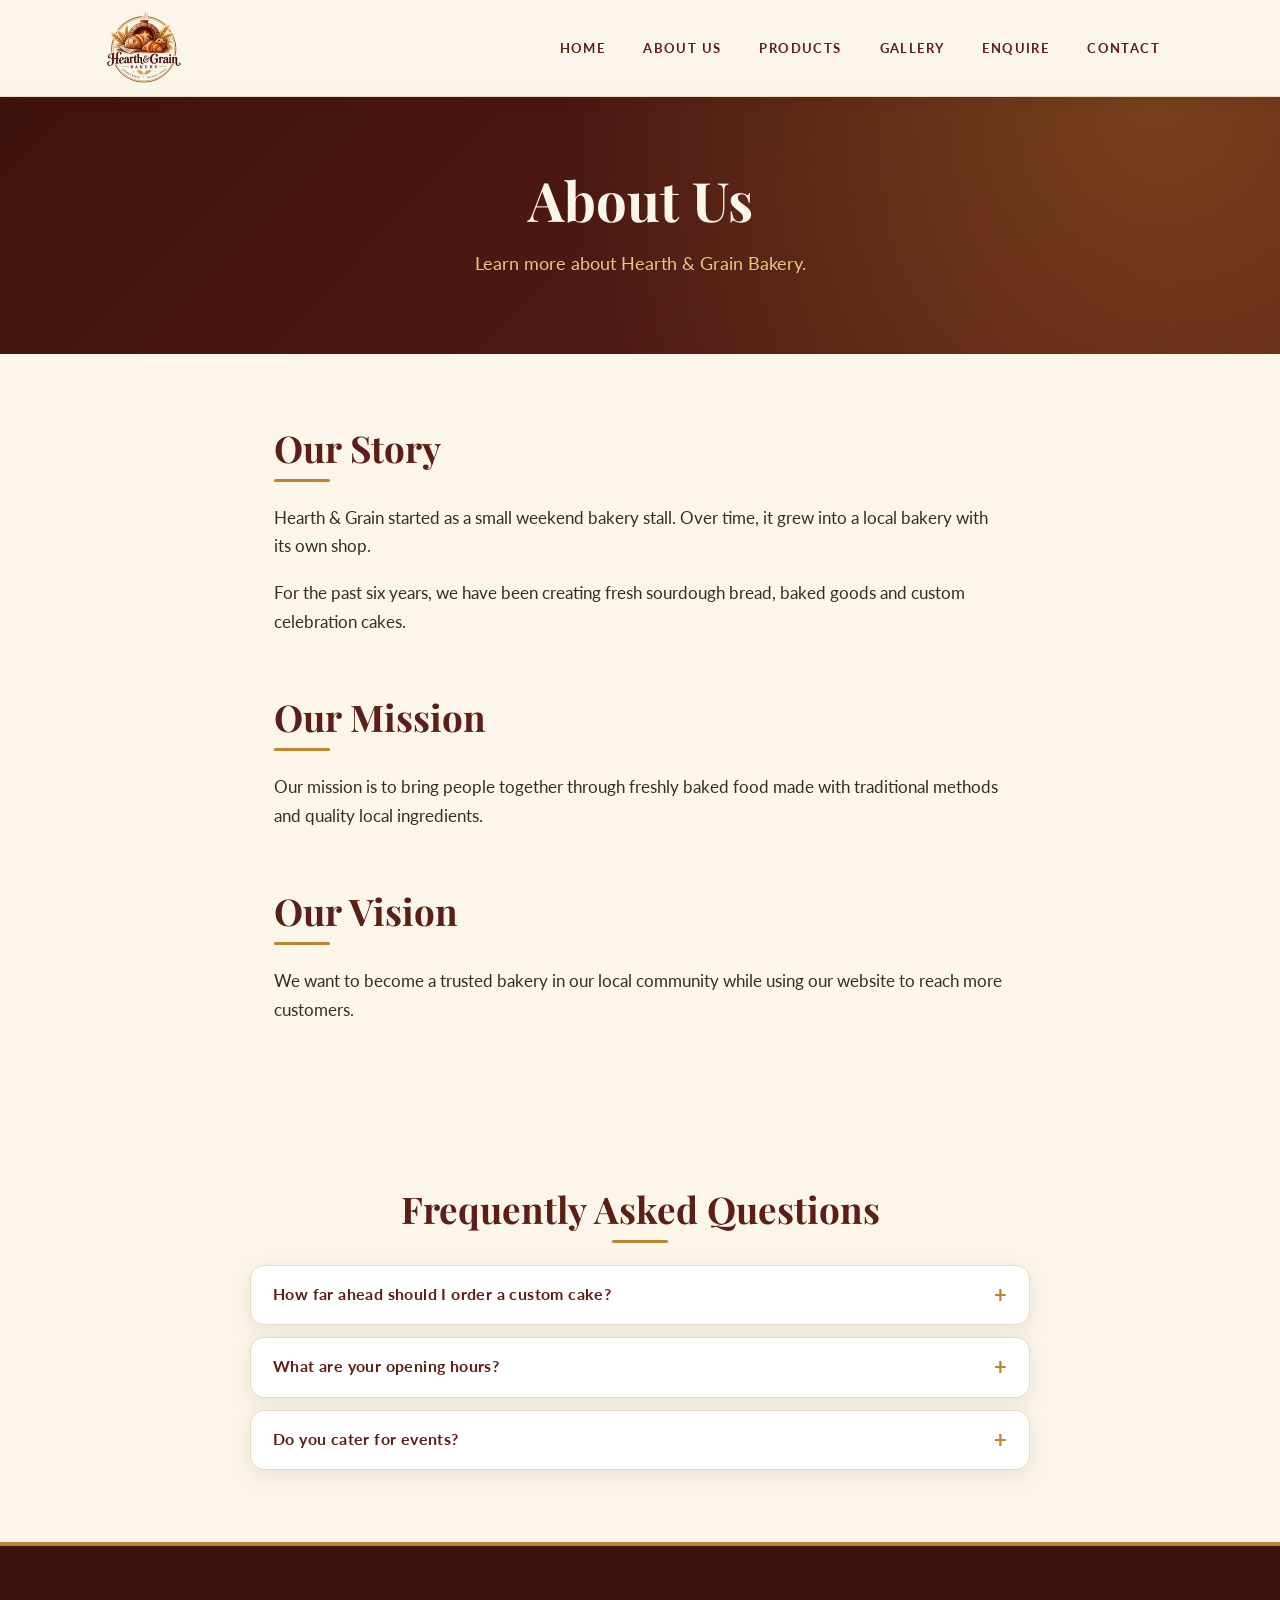
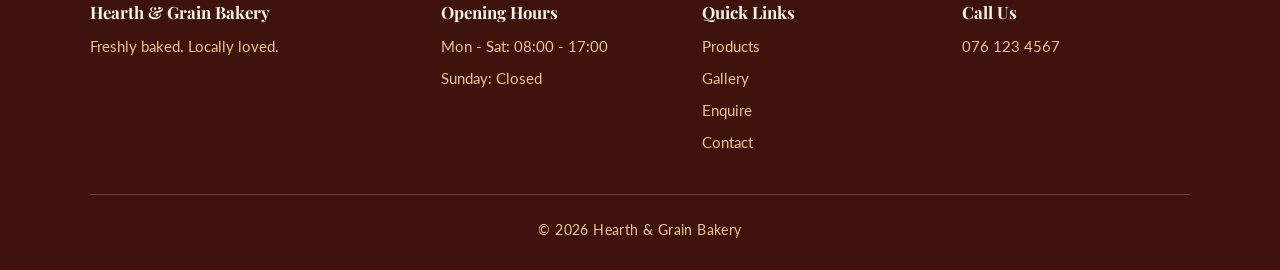
==== commit 866c2f2b: "FIX BUG" ====
--- a/about.html
+++ b/about.html
@@ -6,12 +6,14 @@
 
     <title>About Us | Hearth &amp; Grain Bakery - Family-Run Local Bakery</title>
     <meta name="description" content="Learn how Hearth &amp; Grain grew from a weekend bakery stall into a local shop baking traditional sourdough and custom cakes with quality local ingredients.">
+    <meta name="keywords" content="about Hearth and Grain, family bakery, bakery story, traditional baking, local ingredients, Polokwane bakery">
     <meta name="theme-color" content="#443d3a">
     <meta property="og:type" content="website">
     <meta property="og:title" content="About Us | Hearth &amp; Grain Bakery - Family-Run Local Bakery">
     <meta property="og:description" content="Learn how Hearth &amp; Grain grew from a weekend bakery stall into a local shop baking traditional sourdough and custom cakes with quality local ingredients.">
 
     <link rel="stylesheet" href="css/style.css">
+    <link rel="icon" type="image/png" href="images/hearth-grain-bakery-logo-160.png">
 </head>
 
 <body>
@@ -21,8 +23,8 @@
 
          <div class="logo">
             <picture>
-                <source type="image/webp" srcset="images/logo-160.webp 160w, images/logo-320.webp 320w" sizes="80px">
-                <img src="images/logo-160.png" srcset="images/logo-160.png 160w, images/logo-320.png 320w" sizes="80px" width="160" height="160" alt="Hearth & Grain Bakery">
+                <source type="image/webp" srcset="images/hearth-grain-bakery-logo-160.webp 160w, images/hearth-grain-bakery-logo-320.webp 320w" sizes="80px">
+                <img src="images/hearth-grain-bakery-logo-160.png" srcset="images/hearth-grain-bakery-logo-160.png 160w, images/hearth-grain-bakery-logo-320.png 320w" sizes="80px" width="160" height="160" alt="Hearth & Grain Bakery">
             </picture>
         </div>
 
@@ -106,7 +108,37 @@
 
 <footer>
 
-    <p>&copy; 2026 Hearth & Grain Bakery</p>
+    <div class="footer-grid">
+
+        <div>
+            <h3>Hearth &amp; Grain Bakery</h3>
+            <p>Freshly baked. Locally loved.</p>
+        </div>
+
+        <div>
+            <h3>Opening Hours</h3>
+            <p>Mon - Sat: 08:00 - 17:00</p>
+            <p>Sunday: Closed</p>
+        </div>
+
+        <div>
+            <h3>Quick Links</h3>
+            <ul>
+                <li><a href="product.html">Products</a></li>
+                <li><a href="gallery.html">Gallery</a></li>
+                <li><a href="enquiry.html">Enquire</a></li>
+                <li><a href="contact.html">Contact</a></li>
+            </ul>
+        </div>
+
+        <div>
+            <h3>Call Us</h3>
+            <p><a href="tel:+27761234567">076 123 4567</a></p>
+        </div>
+
+    </div>
+
+    <p class="copyright">&copy; 2026 Hearth &amp; Grain Bakery</p>
 
 </footer>
 
--- a/css/style.css
+++ b/css/style.css
@@ -485,6 +485,53 @@
 }
 
 /* --------------------------------------
+9b. PRODUCTS PAGE (moved from inline <style> in product.html)
+-------------------------------------- */
+.products {
+    display: grid;
+    grid-template-columns: repeat(3, 1fr);
+    gap: 28px;
+}
+
+.product-card {
+    overflow: hidden;
+    background-color: var(--white);
+    border-radius: var(--radius-md);
+    box-shadow: var(--shadow-soft);
+}
+
+.product-card img {
+    display: block;
+    width: 100%;
+    height: 200px;
+    object-fit: cover;
+}
+
+.product-info {
+    padding: 22px;
+}
+
+.product-info h3 {
+    margin-bottom: 0.3em;
+    font-size: 1.3rem;
+}
+
+.product-info p {
+    margin-bottom: 0.8em;
+    font-size: 0.97rem;
+}
+
+.price {
+    font-size: 1.15rem;
+    font-weight: 700;
+    color: #9c5528;
+}
+
+.custom-cakes {
+    background: linear-gradient(135deg, #d89463, var(--terracotta));
+}
+
+/* --------------------------------------
 10. PAGE HEADERS & CONTENT PAGES
 -------------------------------------- */
 .page-header {
@@ -817,16 +864,50 @@
 15. FOOTER
 -------------------------------------- */
 footer {
-    padding: 36px 5%;
-    text-align: center;
+    padding: 56px var(--gutter) 28px;
     color: var(--gold-light);
     background-color: var(--maroon-dark);
     border-top: 4px solid var(--gold);
 }
 
+.footer-grid {
+    display: grid;
+    grid-template-columns: 1.4fr 1fr 1fr 1fr;
+    gap: 32px;
+    padding-bottom: 32px;
+    border-bottom: 1px solid rgba(230, 201, 135, 0.25);
+}
+
+footer h3 {
+    margin-bottom: 0.7em;
+    font-size: 1.05rem;
+    color: var(--cream);
+}
+
 footer p {
-    margin: 0;
-    font-size: 0.92rem;
+    margin: 0 0 0.4em;
+    font-size: 0.95rem;
+}
+
+footer li {
+    margin-bottom: 0.4em;
+    font-size: 0.95rem;
+}
+
+footer a {
+    color: var(--gold-light);
+    text-decoration: none;
+}
+
+footer a:hover {
+    color: var(--white);
+    text-decoration: underline;
+}
+
+.copyright {
+    margin: 24px 0 0;
+    text-align: center;
+    font-size: 0.85rem;
     letter-spacing: 0.4px;
 }
 
@@ -877,6 +958,14 @@
 
 /* Tablets */
 @media (max-width: 900px) {
+    .products {
+        grid-template-columns: repeat(2, 1fr);
+    }
+
+    .footer-grid {
+        grid-template-columns: 1fr 1fr;
+    }
+
     .gallery {
         grid-template-columns: repeat(2, 1fr);
     }
@@ -949,7 +1038,18 @@
 }
 
 /* Phones */
+@media (max-width: 600px) {
+    .products {
+        grid-template-columns: 1fr;
+    }
+}
+
 @media (max-width: 480px) {
+    .footer-grid {
+        grid-template-columns: 1fr;
+        text-align: center;
+    }
+
     body {
         font-size: 1rem;
     }
